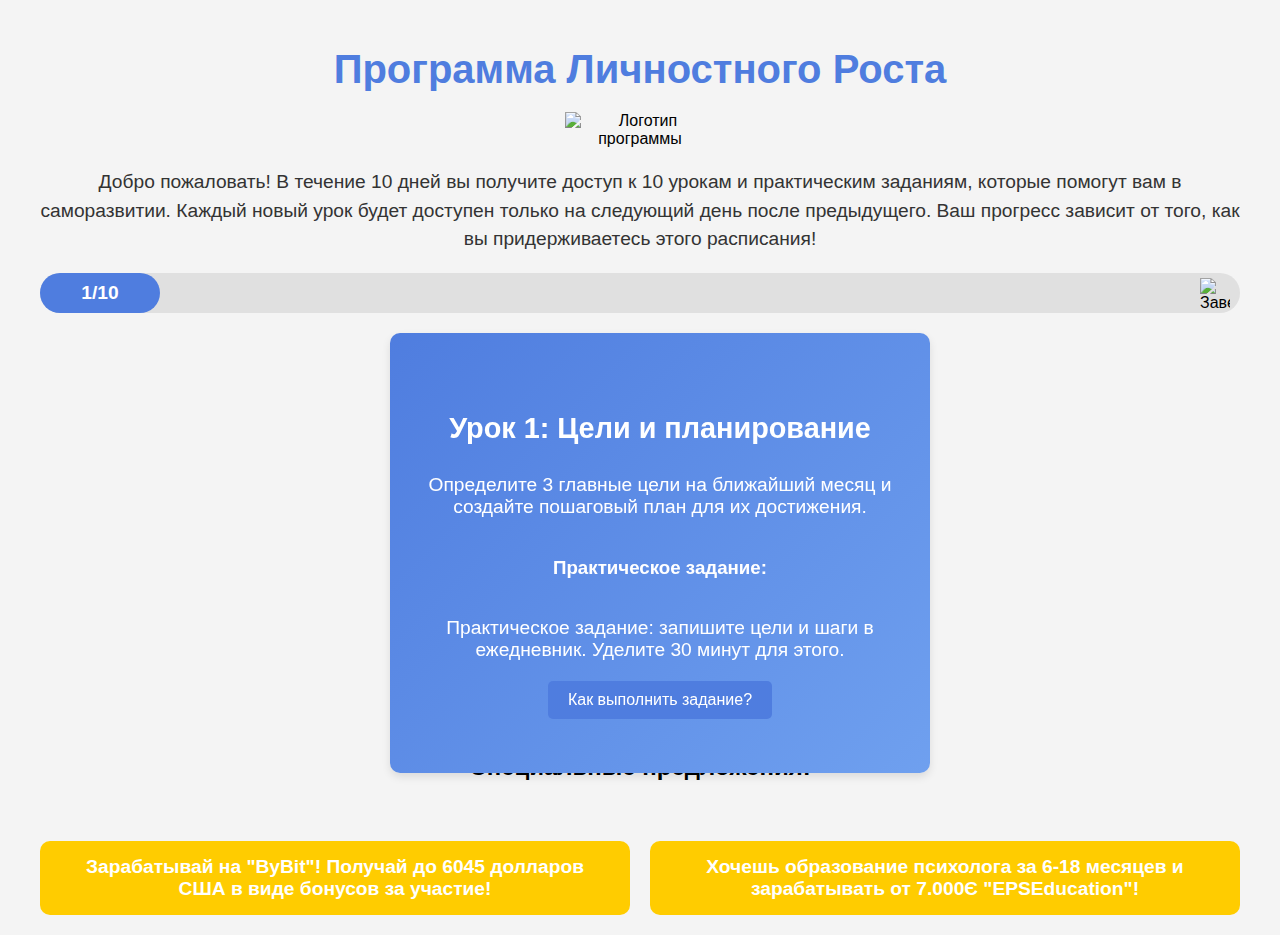
==== index.html @ 6b9e1b24 "Update index.html" ====
<!DOCTYPE html>
<html lang="ru">
<head>
    <meta charset="UTF-8">
    <meta name="viewport" content="width=device-width, initial-scale=1.0">
    <title>Саморазвитие и Личностный Рост</title>
    <link rel="stylesheet" href="Style.css">
</head>
<body>
    <div class="container">
        <div class="intro">
            <h1>Программа Личностного Роста</h1>
            <img src="https://cdn-icons-png.flaticon.com/512/5131/5131750.png" alt="Логотип программы" class="logo">
            <p>Добро пожаловать! В течение 10 дней вы получите доступ к 10 урокам и практическим заданиям, которые помогут вам в саморазвитии. Каждый новый урок будет доступен только на следующий день после предыдущего. Ваш прогресс зависит от того, как вы придерживаетесь этого расписания!</p>
        </div>

        <!-- Прогресс-бар -->
        <div class="progress-container">
            <div class="progress-bar">
                <span id="progressText">10/10</span>
            </div>
            <img src="https://cdn-icons-png.flaticon.com/512/11167/11167884.png" alt="Завершено" class="progress-icon">
        </div>

        <!-- Карточка с уроком и рекомендациями -->
        <div class="card" id="lessonCard">
            <div class="card-inner">
                <div class="card-front">
                    <h2 id="lessonTitle">Урок 1</h2>
                    <p id="lessonDescription">Описание урока...</p>
                    <h3>Практическое задание:</h3>
                    <p id="lessonTask">Практическое задание...</p>
                    <button class="flip-button" id="howToBtn">Как выполнить задание?</button>
                </div>
                <div class="card-back">
                    <h2>Рекомендации:</h2>
                    <p id="lessonGuide">Подробные рекомендации по выполнению задания...</p>
                    <button class="flip-button" id="backBtn">Назад</button>
                </div>
            </div>
        </div>

      <!-- Обновленный блок с заголовком -->
<div class="header">
    <h2>Специальные предложения!</h2>
</div>

<!-- Блок с кнопками -->
<div class="button-container">
    <a href="https://www.bybit.com/invite?ref=LGZZ1P" class="promo-button" target="_blank">
        Зарабатывай на "ByBit"! Получай до 6045 долларов США в виде бонусов за участие!
    </a>
    <a href="https://epsgroup.pro/kp1" class="promo-button" target="_blank">
        Хочешь образование психолога за 6-18 месяцев и зарабатывать от 7.000Є "EPSEducation"!
    </a>
</div>
    </div>
    <script src="java.js"></script>
</body>
</html>
---- Style.css ----
/* Общие стили */
body {
    font-family: 'Arial', sans-serif;
    background-color: #f4f4f4;
    margin: 0;
    padding: 0;
}

.container {
    max-width: 1200px;
    margin: 0 auto;
    padding: 20px;
    text-align: center;
}

/* Стили для заголовка и логотипа */
.intro h1 {
    font-size: 2.5em;
    color: #4f7ddf;
    margin-bottom: 10px;
}

.intro p {
    font-size: 1.2em;
    color: #333;
    line-height: 1.5;
}

.logo {
    margin: 20px auto;
    width: 150px;
    height: auto;
    display: block;
}

/* Прогресс-бар */
.progress-container {
    position: relative;
    width: 100%;
    height: 40px;
    background-color: #e0e0e0;
    border-radius: 20px;
    margin-bottom: 20px;
}

.progress-bar {
    position: relative;
    height: 100%;
    width: 50%; /* Это значение будет обновляться динамически */
    background-color: #4f7ddf;
    border-radius: 20px;
    transition: width 0.4s ease-in-out;
    display: flex;
    align-items: center;
    justify-content: center;
}

.progress-bar span {
    color: white;
    font-weight: bold;
    font-size: 1.2em;
    z-index: 2;
}

.progress-icon {
    position: absolute;
    right: 10px;
    top: 5px;
    width: 30px;
    height: 30px;
}

/* Карточка */
.card {
    perspective: 1000px;
    margin: 20px auto;
    width: 80%;
    max-width: 500px;
    height: 400px;
}

.card-inner {
    width: 100%;
    height: 100%;
    transition: transform 0.8s;
    transform-style: preserve-3d;
    position: relative;
}

.card-front, .card-back {
    position: absolute;
    width: 100%;
    height: 100%;
    backface-visibility: hidden;
    border-radius: 10px;
    background-color: #fff;
    box-shadow: 0 4px 8px rgba(0, 0, 0, 0.1);
    padding: 20px;
    display: flex;
    flex-direction: column;
    justify-content: center;
    align-items: center;
}

.card-front {
    background: linear-gradient(135deg, #4f7ddf, #6fa0ef);
    color: white;
}

.card-back {
    background-color: #ffffff;
    transform: rotateY(180deg);
    text-align: left;
    color: #333;
}

.card.flipped .card-inner {
    transform: rotateY(180deg);
}

/* Текст на карточке */
.card h2 {
    font-size: 1.8em;
    margin-bottom: 10px;
}

.card p {
    font-size: 1.2em;
    margin-bottom: 20px;
}

/* Кнопка переворота карточки */
.flip-button {
    padding: 10px 20px;
    background-color: #4f7ddf;
    color: white;
    border: none;
    border-radius: 5px;
    cursor: pointer;
    font-size: 1em;
}

.flip-button:hover {
    background-color: #6fa0ef;
}
.button-container {
    margin-top: 30px;
    display: flex;
    justify-content: space-between;
    gap: 20px; /* Отступ между кнопками */
}

.promo-button {
    background-color: #ffcc00;
    color: #333;
    padding: 15px 25px;
    text-decoration: none;
    font-weight: bold;
    font-size: 1.2em;
    border-radius: 5px;
    transition: background-color 0.3s ease;
    text-align: center;
    display: block;
    flex: 1;
}

.promo-button:hover {
    background-color: #ffd633;
}

/* Добавляем отступ для контейнера с кнопками */
.button-container {
    margin-top: 60px; /* Отступ сверху от карточки */
    display: flex;
    justify-content: center;
    gap: 20px; /* Отступ между кнопками */
}

/* Стиль для кнопок */
.promo-button {
    padding: 15px 25px;
    color: white;
    text-decoration: none;
    border-radius: 10px;
    font-size: 1.2em;
    transition: transform 0.3s ease, background-color 0.3s ease; /* Плавный переход */
}

.promo-button:hover {
    transform: scale(0.9); /* Уменьшение при наведении */
    background-color: #6fa0ef; /* Легкая смена цвета */
}
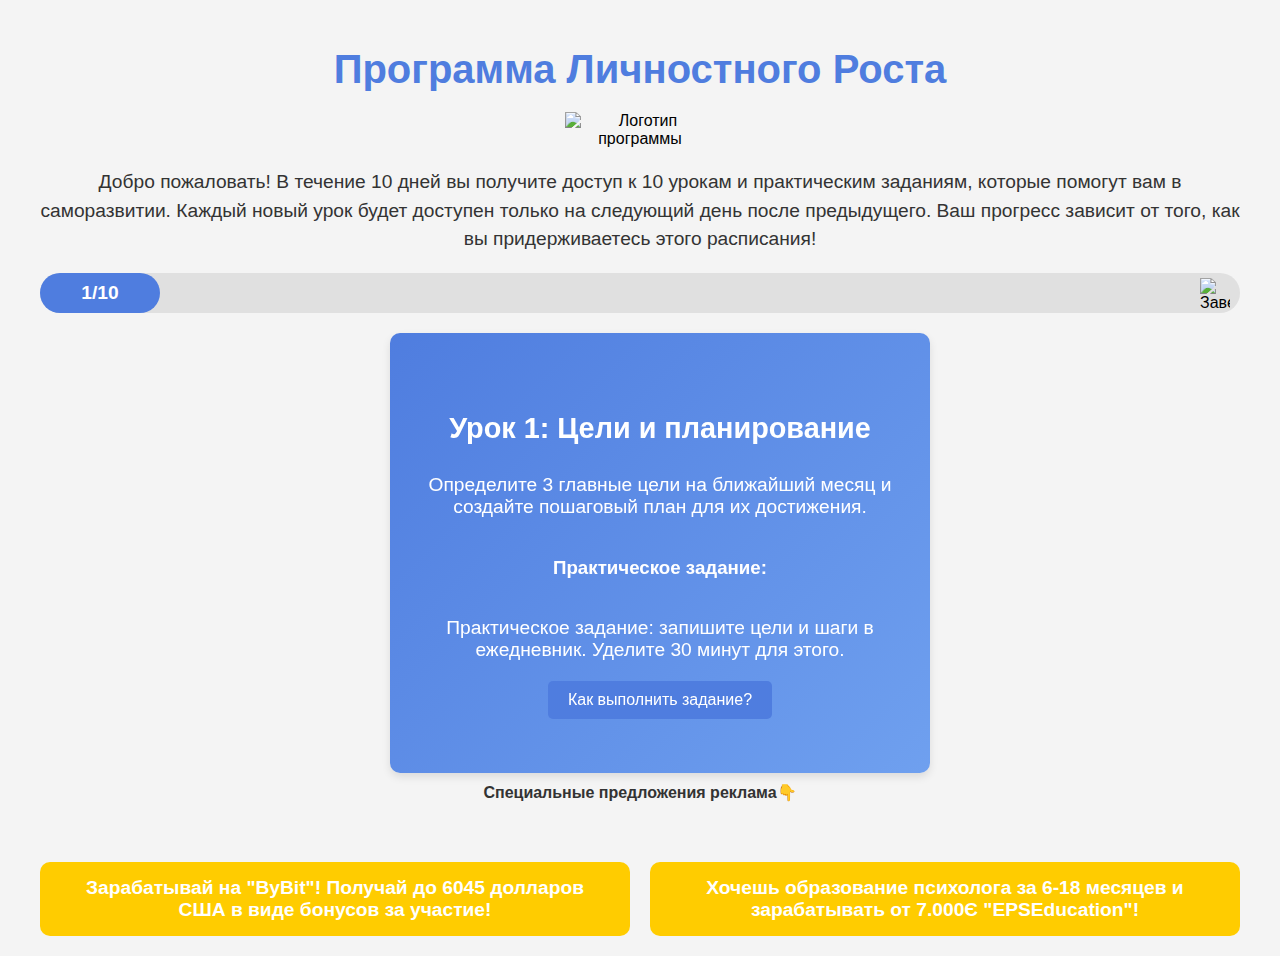
==== commit b39b83e9: "Update index.html" ====
--- a/index.html
+++ b/index.html
@@ -42,7 +42,8 @@
 
       <!-- Обновленный блок с заголовком -->
 <div class="header">
-    <h2>Специальные предложения!</h2>
+    <h2>Специальные предложения
+реклама👇</h2>
 </div>
 
 <!-- Блок с кнопками -->
--- a/Style.css
+++ b/Style.css
@@ -189,4 +189,14 @@
 .promo-button:hover {
     transform: scale(0.9); /* Уменьшение при наведении */
     background-color: #6fa0ef; /* Легкая смена цвета */
-}+}
+
+.header {
+    text-align: center; /* Центрируем текст */
+    margin: 50px 0; /* Добавим отступы сверху и снизу */
+}
+
+.header h2 {
+    font-size: 1em; /* Размер заголовка */
+    color: #333; /* Цвет заголовка */
+}
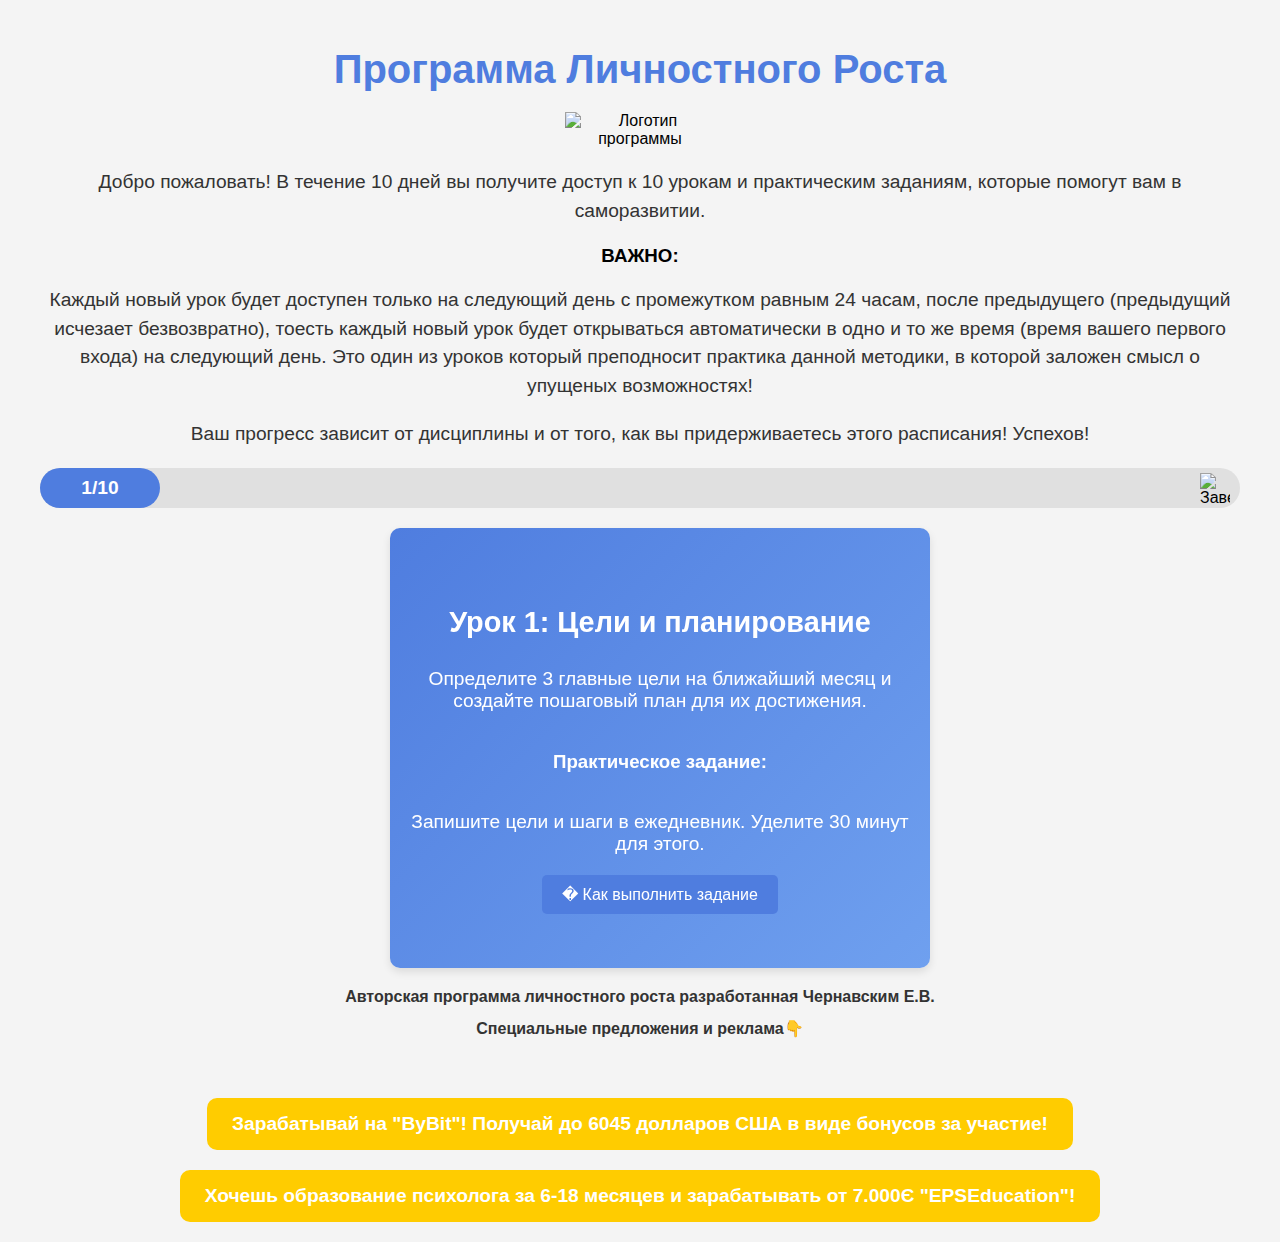
==== commit 49ea5228: "Update index.html" ====
--- a/index.html
+++ b/index.html
@@ -9,9 +9,10 @@
 <body>
     <div class="container">
         <div class="intro">
-            <h1>Программа Личностного Роста</h1>
-            <img src="https://cdn-icons-png.flaticon.com/512/5131/5131750.png" alt="Логотип программы" class="logo">
-            <p>Добро пожаловать! В течение 10 дней вы получите доступ к 10 урокам и практическим заданиям, которые помогут вам в саморазвитии. Каждый новый урок будет доступен только на следующий день после предыдущего. Ваш прогресс зависит от того, как вы придерживаетесь этого расписания!</p>
+           <h1>Программа Личностного Роста</h1>
+            <img src="https://cdn-icons-png.flaticon.com/512/5131/5131750.png" alt="Логотип программы" class="logo"> 
+            <p>Добро пожаловать! В течение 10 дней вы получите доступ к 10 урокам и практическим заданиям, которые помогут вам в саморазвитии.</p> <h3>ВАЖНО:</h3><p>Каждый новый урок будет доступен только на следующий день с промежутком равным 24 часам, после предыдущего (предыдущий исчезает безвозвратно), тоесть каждый новый урок будет открываться автоматически в одно и то же время (время вашего первого входа) на следующий день. Это один из уроков который преподносит практика данной методики, в которой заложен смысл о упущеных возможностях!</p>
+          <p>Ваш прогресс зависит от дисциплины и от того, как вы придерживаетесь этого расписания! Успехов!</p>
         </div>
 
         <!-- Прогресс-бар -->
@@ -30,19 +31,20 @@
                     <p id="lessonDescription">Описание урока...</p>
                     <h3>Практическое задание:</h3>
                     <p id="lessonTask">Практическое задание...</p>
-                    <button class="flip-button" id="howToBtn">Как выполнить задание?</button>
+                    <button class="flip-button" id="howToBtn">� Как выполнить задание</button>
                 </div>
                 <div class="card-back">
                     <h2>Рекомендации:</h2>
                     <p id="lessonGuide">Подробные рекомендации по выполнению задания...</p>
-                    <button class="flip-button" id="backBtn">Назад</button>
+                    <button class="flip-button" id="backBtn">← Назад</button>
                 </div>
             </div>
         </div>
 
       <!-- Обновленный блок с заголовком -->
 <div class="header">
-    <h2>Специальные предложения
+    <h2>Авторская программа личностного роста разработанная Чернавским Е.В.</h2>
+    <h2>Специальные предложения и
 реклама👇</h2>
 </div>
 
--- a/Style.css
+++ b/Style.css
@@ -170,10 +170,11 @@
 
 /* Добавляем отступ для контейнера с кнопками */
 .button-container {
-    margin-top: 60px; /* Отступ сверху от карточки */
-    display: flex;
-    justify-content: center;
-    gap: 20px; /* Отступ между кнопками */
+    margin-top: 10px; /* Отступ сверху от карточки */
+    display: flex;
+    flex-direction: column; /* Меняем направление на вертикальное */
+    align-items: center; /* Центрируем кнопки по горизонтали */
+    width: 100%; /* Задаем ширину контейнера для кнопок */
 }
 
 /* Стиль для кнопок */
@@ -193,7 +194,7 @@
 
 .header {
     text-align: center; /* Центрируем текст */
-    margin: 50px 0; /* Добавим отступы сверху и снизу */
+    margin: 60px 0; /* Добавим отступы сверху и снизу */
 }
 
 .header h2 {
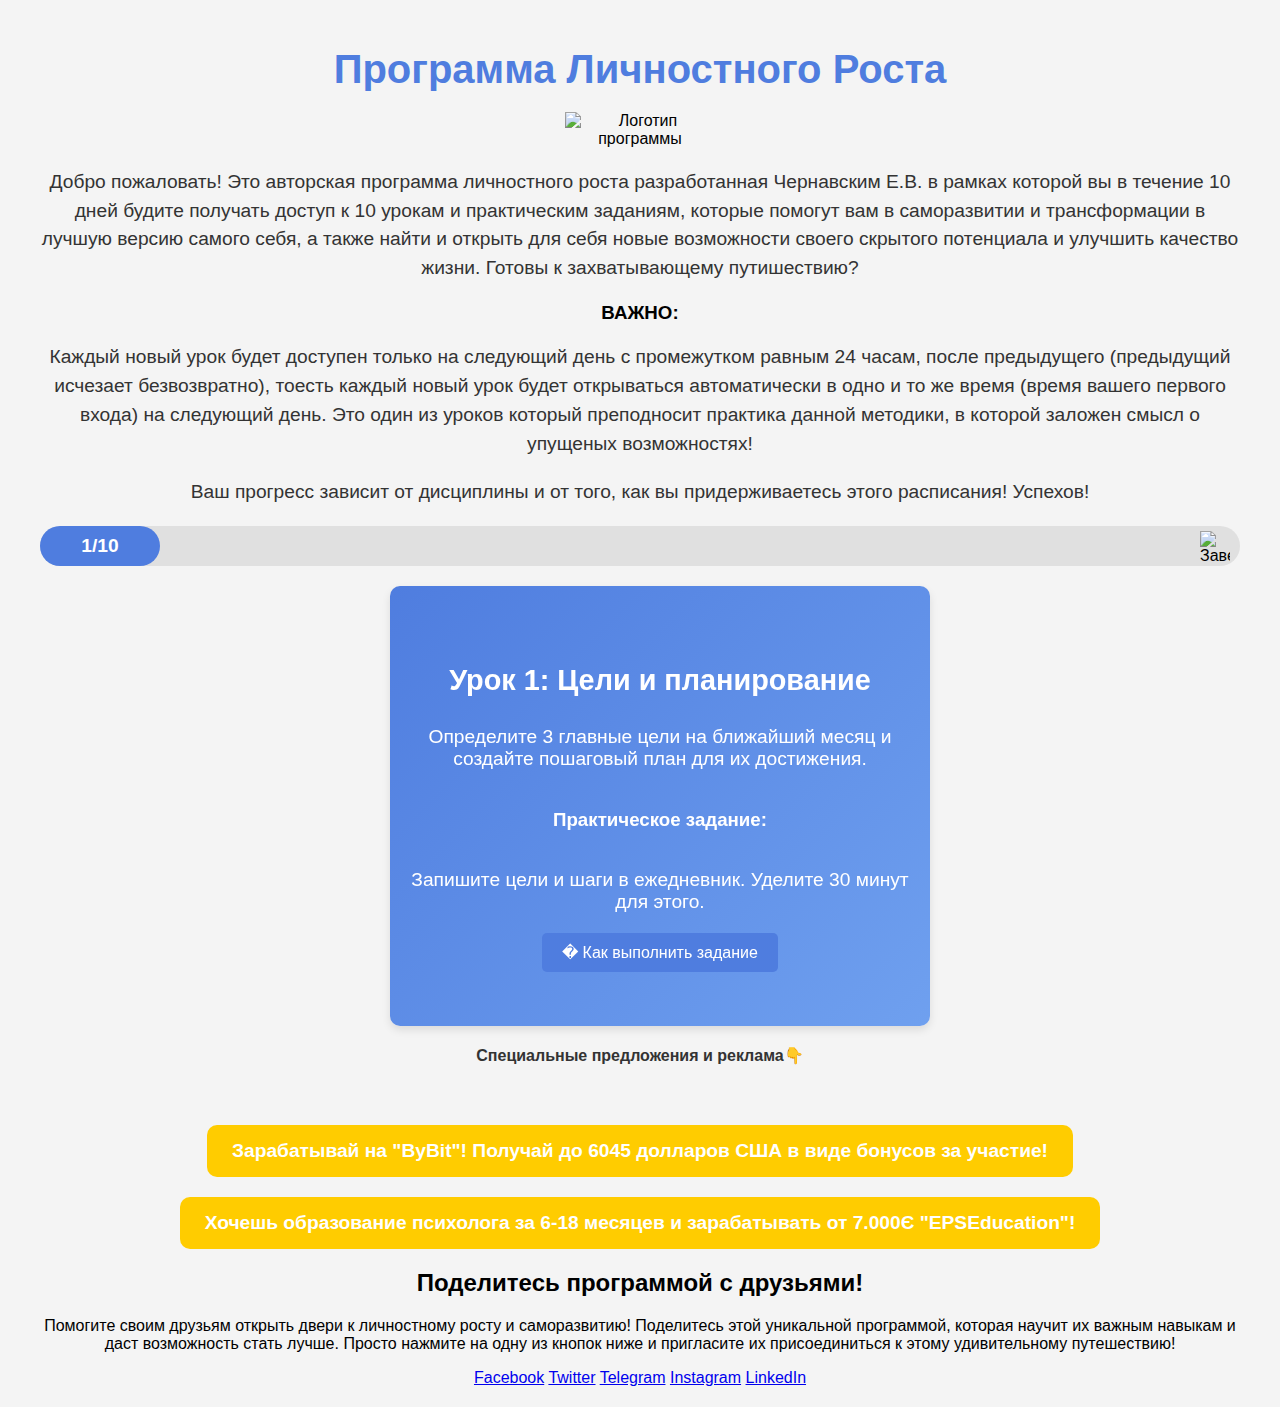
==== commit c54c0f2a: "Update index.html" ====
--- a/index.html
+++ b/index.html
@@ -11,7 +11,7 @@
         <div class="intro">
            <h1>Программа Личностного Роста</h1>
             <img src="https://cdn-icons-png.flaticon.com/512/5131/5131750.png" alt="Логотип программы" class="logo"> 
-            <p>Добро пожаловать! В течение 10 дней вы получите доступ к 10 урокам и практическим заданиям, которые помогут вам в саморазвитии.</p> <h3>ВАЖНО:</h3><p>Каждый новый урок будет доступен только на следующий день с промежутком равным 24 часам, после предыдущего (предыдущий исчезает безвозвратно), тоесть каждый новый урок будет открываться автоматически в одно и то же время (время вашего первого входа) на следующий день. Это один из уроков который преподносит практика данной методики, в которой заложен смысл о упущеных возможностях!</p>
+            <p>Добро пожаловать! Это авторская программа личностного роста разработанная Чернавским Е.В. в рамках которой вы в течение 10 дней будите получать доступ к 10 урокам и практическим заданиям, которые помогут вам в саморазвитии и трансформации в лучшую версию самого себя, а также найти и открыть для себя новые возможности своего скрытого потенциала и улучшить качество жизни. Готовы к захватывающему путишествию?</p> <h3>ВАЖНО:</h3><p>Каждый новый урок будет доступен только на следующий день с промежутком равным 24 часам, после предыдущего (предыдущий исчезает безвозвратно), тоесть каждый новый урок будет открываться автоматически в одно и то же время (время вашего первого входа) на следующий день. Это один из уроков который преподносит практика данной методики, в которой заложен смысл о упущеных возможностях!</p>
           <p>Ваш прогресс зависит от дисциплины и от того, как вы придерживаетесь этого расписания! Успехов!</p>
         </div>
 
@@ -43,7 +43,6 @@
 
       <!-- Обновленный блок с заголовком -->
 <div class="header">
-    <h2>Авторская программа личностного роста разработанная Чернавским Е.В.</h2>
     <h2>Специальные предложения и
 реклама👇</h2>
 </div>
@@ -57,8 +56,24 @@
         Хочешь образование психолога за 6-18 месяцев и зарабатывать от 7.000Є "EPSEducation"!
     </a>
 </div>
+      <!-- Секция "Поделиться с друзьями" -->
+<div class="share-section">
+    <h2>Поделитесь программой с друзьями!</h2>
+    <p>
+        Помогите своим друзьям открыть двери к личностному росту и саморазвитию!
+        Поделитесь этой уникальной программой, которая научит их важным навыкам и
+        даст возможность стать лучше. Просто нажмите на одну из кнопок ниже и
+        пригласите их присоединиться к этому удивительному путешествию!
+    </p>
+    <div class="social-buttons">
+        <a href="https://www.facebook.com/sharer/sharer.php?u=http://surl.li/ijhcqg" target="_blank" class="social-button facebook">Facebook</a>
+        <a href="https://twitter.com/intent/tweet?text=Я%20прошел%20эту%20программу%20личностного%20роста!%20Присоединяйся%20и%20ты!&url=http://surl.li/ijhcqg" target="_blank" class="social-button twitter">Twitter</a>
+        <a href="https://t.me/share/url?url=http://surl.li/ijhcqg&text=Посмотри%20эту%20программу%20личностного%20роста%20я%20уже%20в%20деле!" target="_blank" class="social-button telegram">Telegram</a>
+        <a href="https://www.instagram.com/?url=http://surl.li/ijhcqg" target="_blank" class="social-button instagram">Instagram</a>
+        <a href="https://www.linkedin.com/sharing/share-offsite/?url=http://surl.li/ijhcqg" target="_blank" class="social-button linkedin">LinkedIn</a>
+    </div>
+</div>
     </div>
     <script src="java.js"></script>
 </body>
 </html>
-
